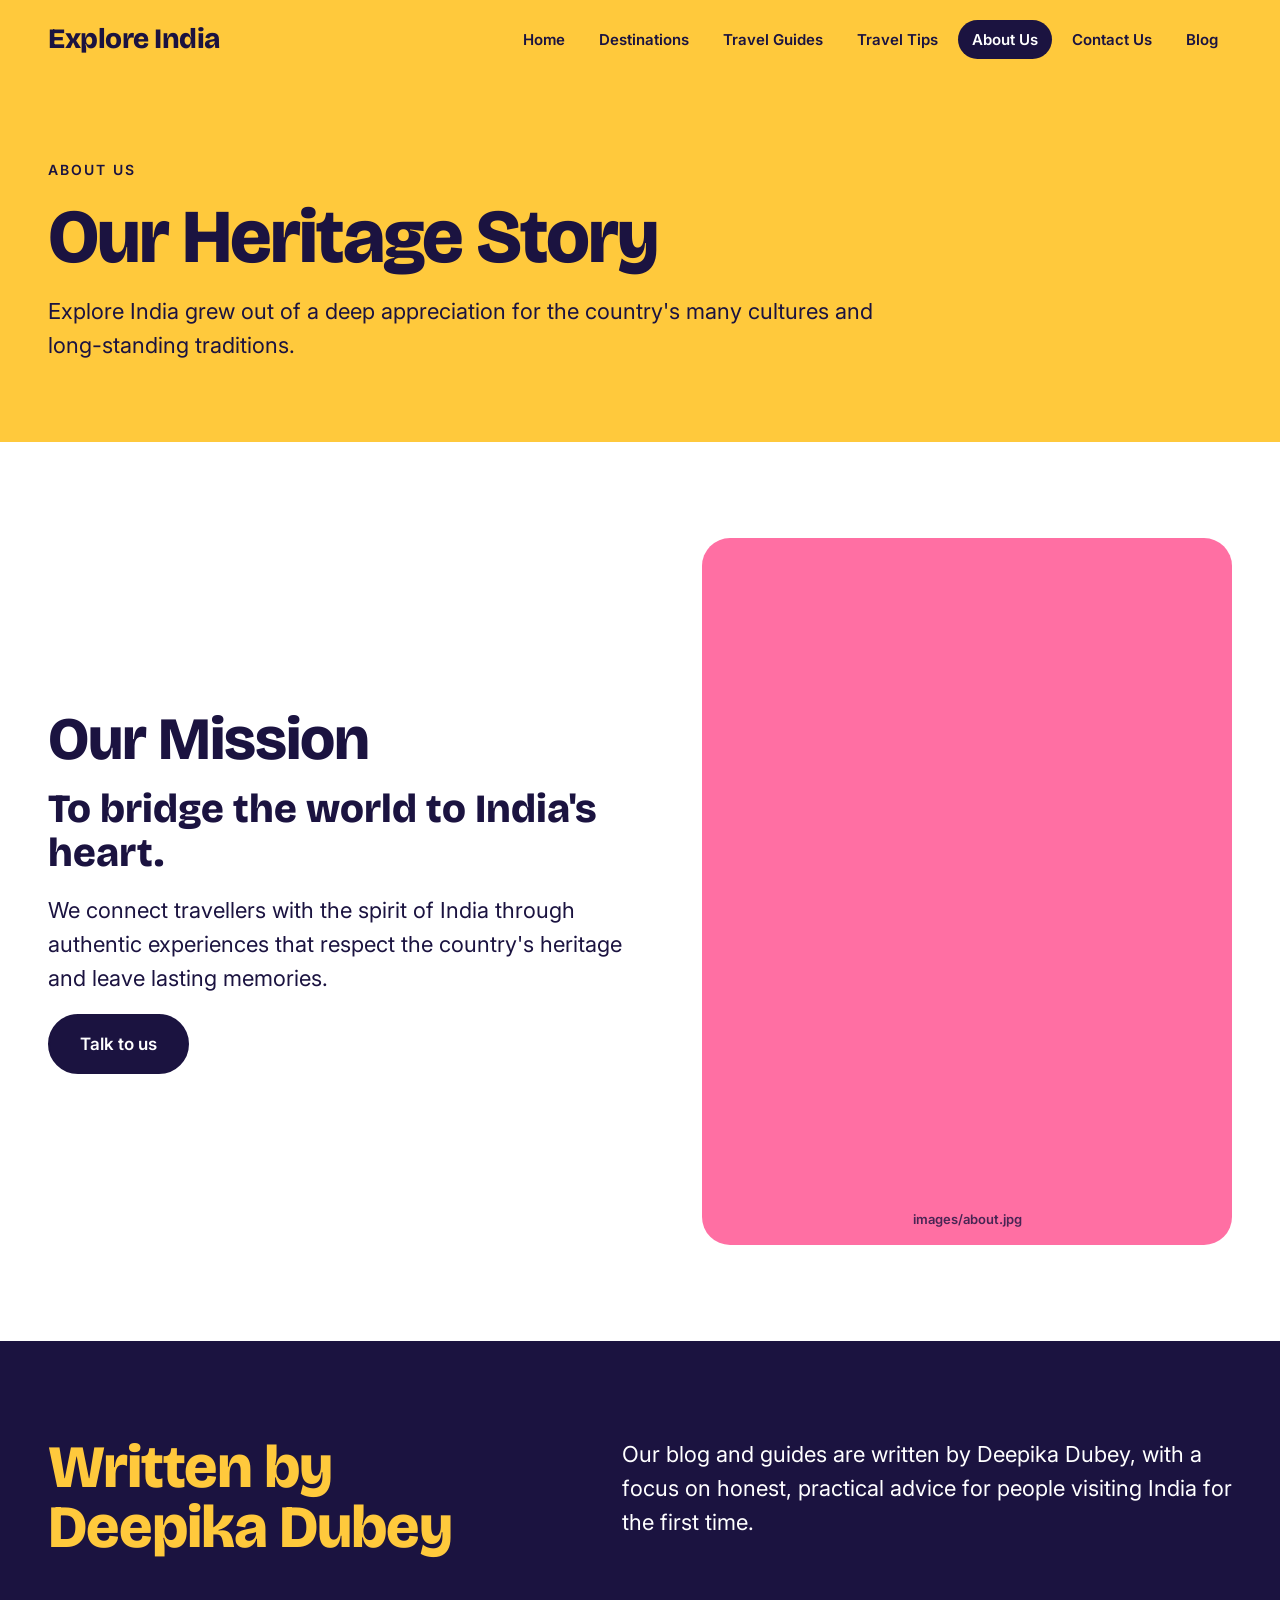
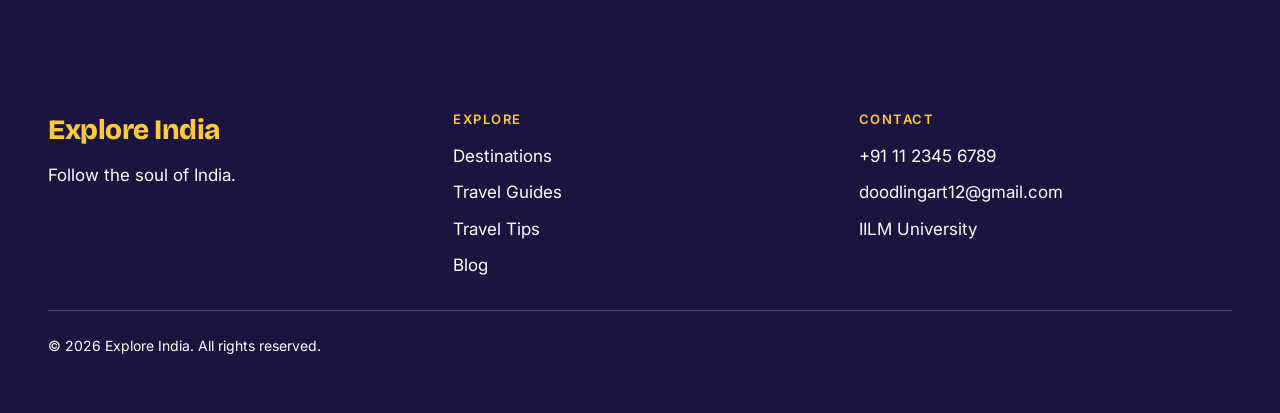
==== about-us.html @ 1dd9e5eb "Add files via upload" ====
<!doctype html>
<html lang="en">
<head>
<meta charset="utf-8">
<meta name="viewport" content="width=device-width, initial-scale=1">
<title>About Us | Explore India</title>
<meta name="description" content="Our heritage story and our mission: to bridge the world to India's heart.">
<link rel="preconnect" href="https://fonts.googleapis.com">
<link rel="preconnect" href="https://fonts.gstatic.com" crossorigin>
<link rel="stylesheet" href="https://fonts.googleapis.com/css2?family=Bricolage+Grotesque:opsz,wght@12..96,700;12..96,800&family=Inter:wght@400;500;600&display=swap">
<link rel="stylesheet" href="styles.css">
</head>
<body>

<header class="site-header">
<div class="wrap">
<a class="brand" href="index.html">Explore India</a>
<button class="nav-toggle" aria-expanded="false" aria-controls="site-nav">Menu</button>
<nav class="nav" id="site-nav" aria-label="Main">
<a href="index.html">Home</a>
<a href="destinations.html">Destinations</a>
<a href="travel-guides.html">Travel Guides</a>
<a href="travel-tips.html">Travel Tips</a>
<a href="about-us.html" aria-current="page">About Us</a>
<a href="contact-us.html">Contact Us</a>
<a href="blog.html">Blog</a>
</nav>
</div>
</header>

<main>
<section class="page-hero">
<div class="wrap">
<p class="eyebrow">About Us</p>
<h1>Our Heritage Story</h1>
<p class="lead">Explore India grew out of a deep appreciation for the country's many cultures and long-standing traditions.</p>
</div>
</section>

<section class="section">
<div class="wrap split">
<div class="copy">
<h2>Our Mission</h2>
<p class="lead" style="font-family: var(--display); font-weight: 800; font-size: clamp(26px, 3.4vw, 40px); line-height: 1.1">To bridge the world to India's heart.</p>
<p class="lead">We connect travellers with the spirit of India through authentic experiences that respect the country's heritage and leave lasting memories.</p>
<div class="btns"><a class="btn" href="contact-us.html">Talk to us</a></div>
</div>
<div class="pic">
<div class="media tall" style="--c: var(--pink)" data-slot="images/about.jpg"><img src="images/about.jpg" alt="Explore India team and travellers" loading="lazy"></div>
</div>
</div>
</section>

<section class="section band-ink">
<div class="wrap row" style="gap: 32px 64px; align-items: flex-start">
<h2 style="flex: 1 1 320px">Written by Deepika Dubey</h2>
<p class="lead" style="flex: 1 1 420px">Our blog and guides are written by Deepika Dubey, with a focus on honest, practical advice for people visiting India for the first time.</p>
</div>
</section>
</main>

<footer class="site-footer">
<div class="wrap">
<div class="col">
<a class="brand" href="index.html">Explore India</a>
<p>Follow the soul of India.</p>
</div>
<div class="col">
<h4>Explore</h4>
<a href="destinations.html">Destinations</a>
<a href="travel-guides.html">Travel Guides</a>
<a href="travel-tips.html">Travel Tips</a>
<a href="blog.html">Blog</a>
</div>
<div class="col">
<h4>Contact</h4>
<a href="tel:+911123456789">+91 11 2345 6789</a>
<a href="mailto:doodlingart12@gmail.com">doodlingart12@gmail.com</a>
<span>IILM University</span>
</div>
<p class="fine">&copy; <span data-year>2026</span> Explore India. All rights reserved.</p>
</div>
</footer>

<script src="script.js"></script>
</body>
</html>
---- styles.css ----
/* Explore India: shared styles */
:root {
  --ink: #1B1340;
  --sun: #FFC93C;
  --saffron: #FF8A1F;
  --pink: #FF6FA3;
  --teal: #0FB5AE;
  --lilac: #B9A8FF;
  --white: #FFFFFF;
  --display: 'Bricolage Grotesque', Inter, system-ui, sans-serif;
  --body: Inter, system-ui, sans-serif;
  --gutter: clamp(20px, 4vw, 48px);
  --radius: 28px;
}

* { box-sizing: border-box; }
html { scroll-behavior: smooth; }
body {
  margin: 0;
  font-family: var(--body);
  font-size: 17px;
  line-height: 1.55;
  color: var(--ink);
  background: var(--white);
}
img, video { max-width: 100%; display: block; }
a { color: inherit; }
h1, h2, h3 { font-family: var(--display); margin: 0; text-wrap: balance; }
h1 { font-weight: 800; font-size: clamp(44px, 7vw, 92px); line-height: 0.96; letter-spacing: -2px; }
h2 { font-weight: 800; font-size: clamp(34px, 5vw, 60px); line-height: 1; letter-spacing: -1px; }
h3 { font-weight: 800; font-size: 28px; line-height: 1.1; }
p { margin: 0; }
:focus-visible { outline: 3px solid var(--ink); outline-offset: 3px; }

.wrap { width: 100%; max-width: 1360px; margin: 0 auto; padding-inline: var(--gutter); }
.section { padding-block: clamp(56px, 9vw, 96px); }
.stack { display: flex; flex-direction: column; gap: 20px; }
.row { display: flex; flex-wrap: wrap; gap: 24px; }
.row > * { min-width: 0; }
.eyebrow { font-size: 14px; font-weight: 600; letter-spacing: 2px; text-transform: uppercase; }
.lead { font-size: clamp(18px, 2vw, 22px); line-height: 1.55; max-width: 60ch; }

/* Header */
.site-header { background: var(--sun); }
.site-header .wrap { display: flex; flex-wrap: wrap; align-items: center; justify-content: space-between; gap: 12px 32px; padding-block: 18px; }
.brand { font-family: var(--display); font-weight: 800; font-size: 28px; letter-spacing: -0.5px; text-decoration: none; }
.nav { display: flex; flex-wrap: wrap; gap: 8px 6px; font-weight: 600; font-size: 15px; }
.nav a { text-decoration: none; padding: 8px 14px; border-radius: 999px; }
.nav a:hover { background: rgba(27, 19, 64, 0.12); }
.nav a[aria-current="page"] { background: var(--ink); color: var(--white); }
.nav-toggle { display: none; background: var(--ink); color: var(--white); border: 0; border-radius: 999px; padding: 10px 18px; font: 600 15px var(--body); cursor: pointer; }

@media (max-width: 900px) {
  .nav-toggle { display: inline-block; }
  .nav { display: none; width: 100%; flex-direction: column; }
  .nav.open { display: flex; }
  .nav a { padding: 12px 14px; }
}

/* Buttons */
.btn { display: inline-block; padding: 15px 30px; border-radius: 999px; font-weight: 600; font-size: 17px; text-decoration: none; background: var(--ink); color: var(--white); border: 2px solid var(--ink); cursor: pointer; font-family: var(--body); }
.btn:hover { transform: translateY(-2px); }
.btn.ghost { background: transparent; color: var(--ink); }
.btn.light { background: var(--sun); color: var(--ink); border-color: var(--sun); }
.btn.small { padding: 10px 20px; font-size: 15px; }
.btns { display: flex; flex-wrap: wrap; gap: 14px; }

/* Media slots: shows the image if present, a labelled colour block if not */
.media { position: relative; overflow: hidden; background: var(--c, var(--teal)); border-radius: var(--radius); aspect-ratio: var(--ratio, 4 / 3); display: flex; align-items: flex-end; justify-content: center; padding: 16px; }
.media::after { content: attr(data-slot); position: absolute; inset: auto 16px 16px 16px; text-align: center; font-size: 13px; font-weight: 600; opacity: 0.8; z-index: 0; }
.media img, .media video { position: absolute; inset: 0; width: 100%; height: 100%; object-fit: cover; z-index: 1; }
.media.tall { --ratio: 3 / 4; }
.media.wide { --ratio: 16 / 9; }
.media.square { --ratio: 1 / 1; }

/* Hero */
.hero { background: var(--sun); }
.hero .wrap { display: flex; flex-wrap: wrap; align-items: center; gap: 48px; padding-block: clamp(40px, 7vw, 80px); }
.hero-copy { flex: 1 1 480px; min-width: 0; display: flex; flex-direction: column; gap: 26px; }
.hero-media { flex: 1 1 360px; min-width: 0; }
.mark { background: var(--saffron); padding: 0 12px; border-radius: 16px; }
.page-hero { background: var(--sun); }
.page-hero .wrap { padding-block: clamp(44px, 7vw, 80px); display: flex; flex-direction: column; gap: 20px; }
.page-hero h1 { font-size: clamp(40px, 6vw, 76px); }

/* Bands */
.band-ink { background: var(--ink); color: var(--white); }
.band-ink h2 { color: var(--sun); }
.band-saffron { background: var(--saffron); }
.band-teal { background: var(--teal); }
.band-pink { background: var(--pink); }
.band-sun { background: var(--sun); }

.strip { background: var(--ink); color: var(--sun); }
.strip .wrap { display: flex; flex-wrap: wrap; justify-content: center; gap: 10px 44px; padding-block: 22px; font-weight: 600; font-size: 14px; letter-spacing: 1.5px; text-transform: uppercase; }

/* Cards */
.cards { display: flex; flex-wrap: wrap; gap: 24px; }
.card { flex: 1 1 300px; min-width: 0; display: flex; flex-direction: column; border: 2px solid var(--ink); border-radius: var(--radius); overflow: hidden; background: var(--white); }
.card .media { border-radius: 0; }
.card-body { display: flex; flex-direction: column; gap: 10px; padding: 26px; flex: 1; }
.card-body .btn { align-self: flex-start; margin-top: auto; }
.tag { font-size: 13px; font-weight: 600; letter-spacing: 1.5px; text-transform: uppercase; }
.panel { flex: 1 1 320px; min-width: 0; display: flex; flex-direction: column; gap: 12px; padding: 34px; border-radius: var(--radius); }
.panel.white { background: var(--white); border: 2px solid var(--ink); }
.price { font-family: var(--display); font-size: 44px; font-weight: 800; line-height: 1; }

.split { display: flex; flex-wrap: wrap; align-items: center; gap: 40px 64px; }
.split > .copy { flex: 1 1 420px; min-width: 0; display: flex; flex-direction: column; gap: 18px; }
.split > .pic { flex: 1 1 360px; min-width: 0; }
.split.flip { flex-direction: row-reverse; }

/* Contact */
.contact-list { display: flex; flex-direction: column; gap: 18px; list-style: none; margin: 0; padding: 0; }
.contact-list li { display: flex; flex-direction: column; gap: 2px; }
.contact-list .label { font-size: 13px; font-weight: 600; letter-spacing: 1.5px; text-transform: uppercase; }
.contact-list a, .contact-list span.value { font-size: 22px; font-weight: 600; overflow-wrap: anywhere; }
form { display: flex; flex-direction: column; gap: 16px; }
label { font-weight: 600; font-size: 15px; display: flex; flex-direction: column; gap: 6px; }
input, textarea, select { font: 400 17px var(--body); color: var(--ink); padding: 14px 16px; border: 2px solid var(--ink); border-radius: 16px; background: var(--white); width: 100%; }
textarea { min-height: 150px; resize: vertical; }
.note { font-size: 14px; }
.socials { display: flex; flex-wrap: wrap; gap: 10px; list-style: none; padding: 0; margin: 0; }
.socials a { display: inline-block; padding: 8px 16px; border: 2px solid currentColor; border-radius: 999px; font-weight: 600; font-size: 14px; text-decoration: none; }
.socials a:hover { background: var(--sun); color: var(--ink); border-color: var(--sun); }

/* Footer */
.site-footer { background: var(--ink); color: var(--white); }
.site-footer .wrap { display: flex; flex-wrap: wrap; justify-content: space-between; gap: 32px; padding-block: 56px; }
.site-footer .col { flex: 1 1 220px; min-width: 0; display: flex; flex-direction: column; gap: 10px; }
.site-footer .brand { color: var(--sun); }
.site-footer h4 { margin: 0 0 4px; font-size: 13px; letter-spacing: 1.5px; text-transform: uppercase; color: var(--sun); font-family: var(--body); font-weight: 600; }
.site-footer a { text-decoration: none; overflow-wrap: anywhere; }
.site-footer a:hover { text-decoration: underline; }
.site-footer .fine { width: 100%; padding-top: 24px; border-top: 1px solid rgba(255, 255, 255, 0.25); font-size: 14px; }

@media (prefers-reduced-motion: reduce) {
  html { scroll-behavior: auto; }
  .btn:hover { transform: none; }
}
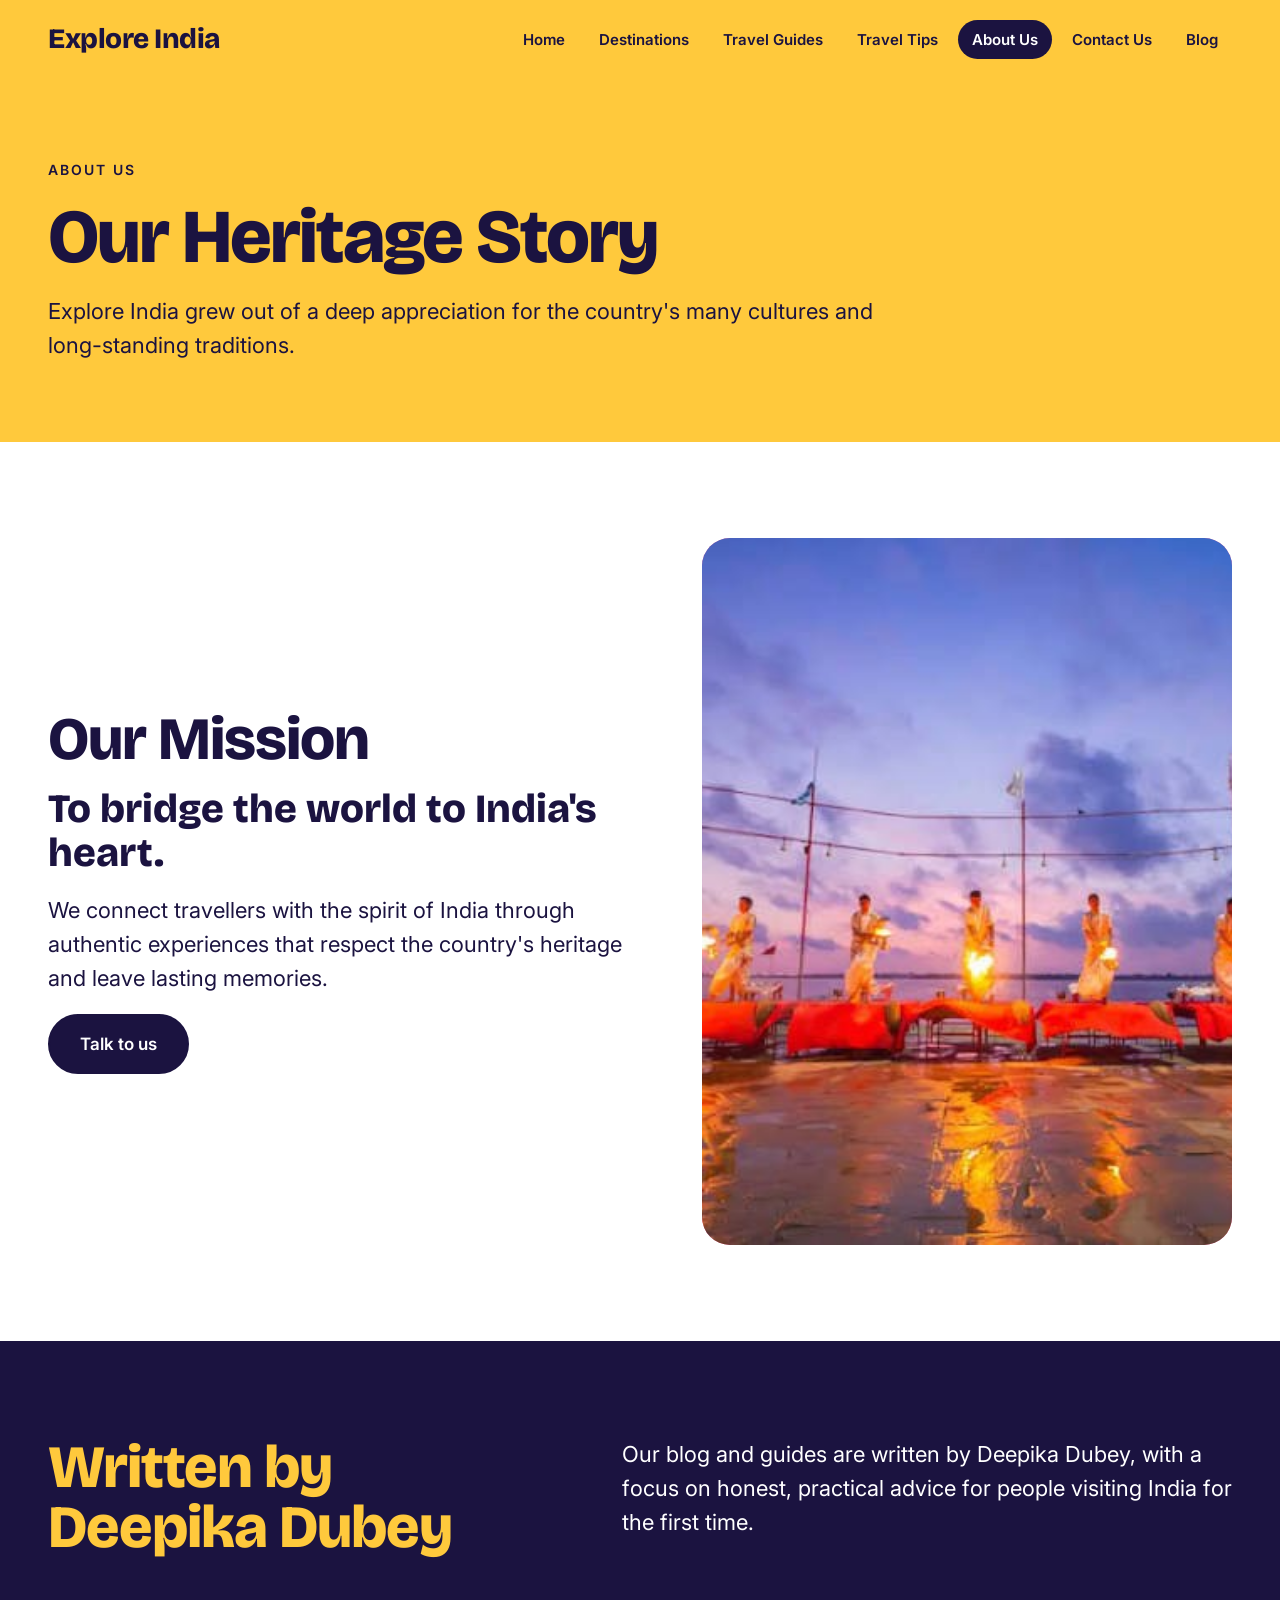
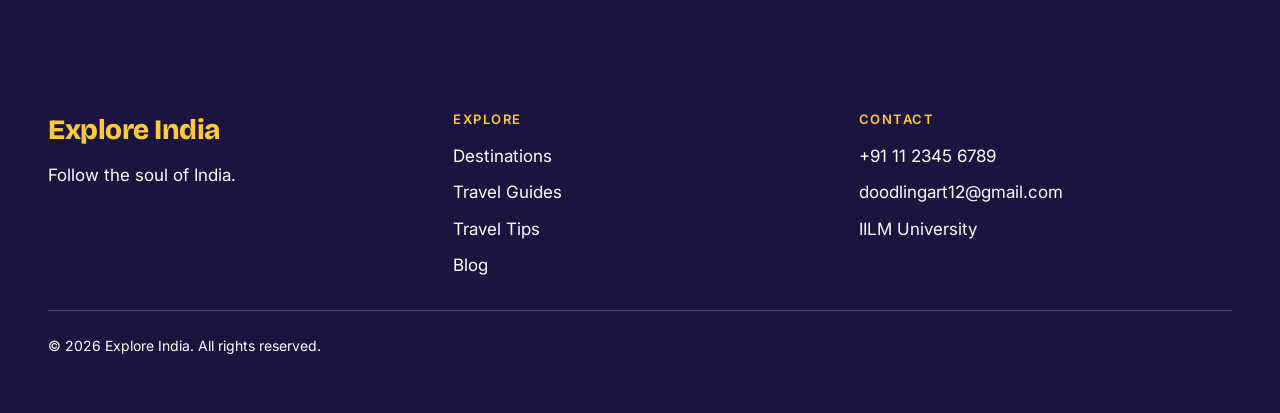
==== commit 47ecdfdd: "Add files via upload" ====
--- a/about-us.html
+++ b/about-us.html
@@ -46,7 +46,7 @@
 <div class="btns"><a class="btn" href="contact-us.html">Talk to us</a></div>
 </div>
 <div class="pic">
-<div class="media tall" style="--c: var(--pink)" data-slot="images/about.jpg"><img src="images/about.jpg" alt="Explore India team and travellers" loading="lazy"></div>
+<div class="media tall" style="--c: var(--pink)" data-slot="images/about.jpg"><img src="about.jpg" alt="Explore India team and travellers" loading="lazy"></div>
 </div>
 </div>
 </section>
--- a/styles.css
+++ b/styles.css
@@ -69,6 +69,7 @@
 .media { position: relative; overflow: hidden; background: var(--c, var(--teal)); border-radius: var(--radius); aspect-ratio: var(--ratio, 4 / 3); display: flex; align-items: flex-end; justify-content: center; padding: 16px; }
 .media::after { content: attr(data-slot); position: absolute; inset: auto 16px 16px 16px; text-align: center; font-size: 13px; font-weight: 600; opacity: 0.8; z-index: 0; }
 .media img, .media video { position: absolute; inset: 0; width: 100%; height: 100%; object-fit: cover; z-index: 1; }
+.media.is-empty { display: none; }
 .media.tall { --ratio: 3 / 4; }
 .media.wide { --ratio: 16 / 9; }
 .media.square { --ratio: 1 / 1; }
